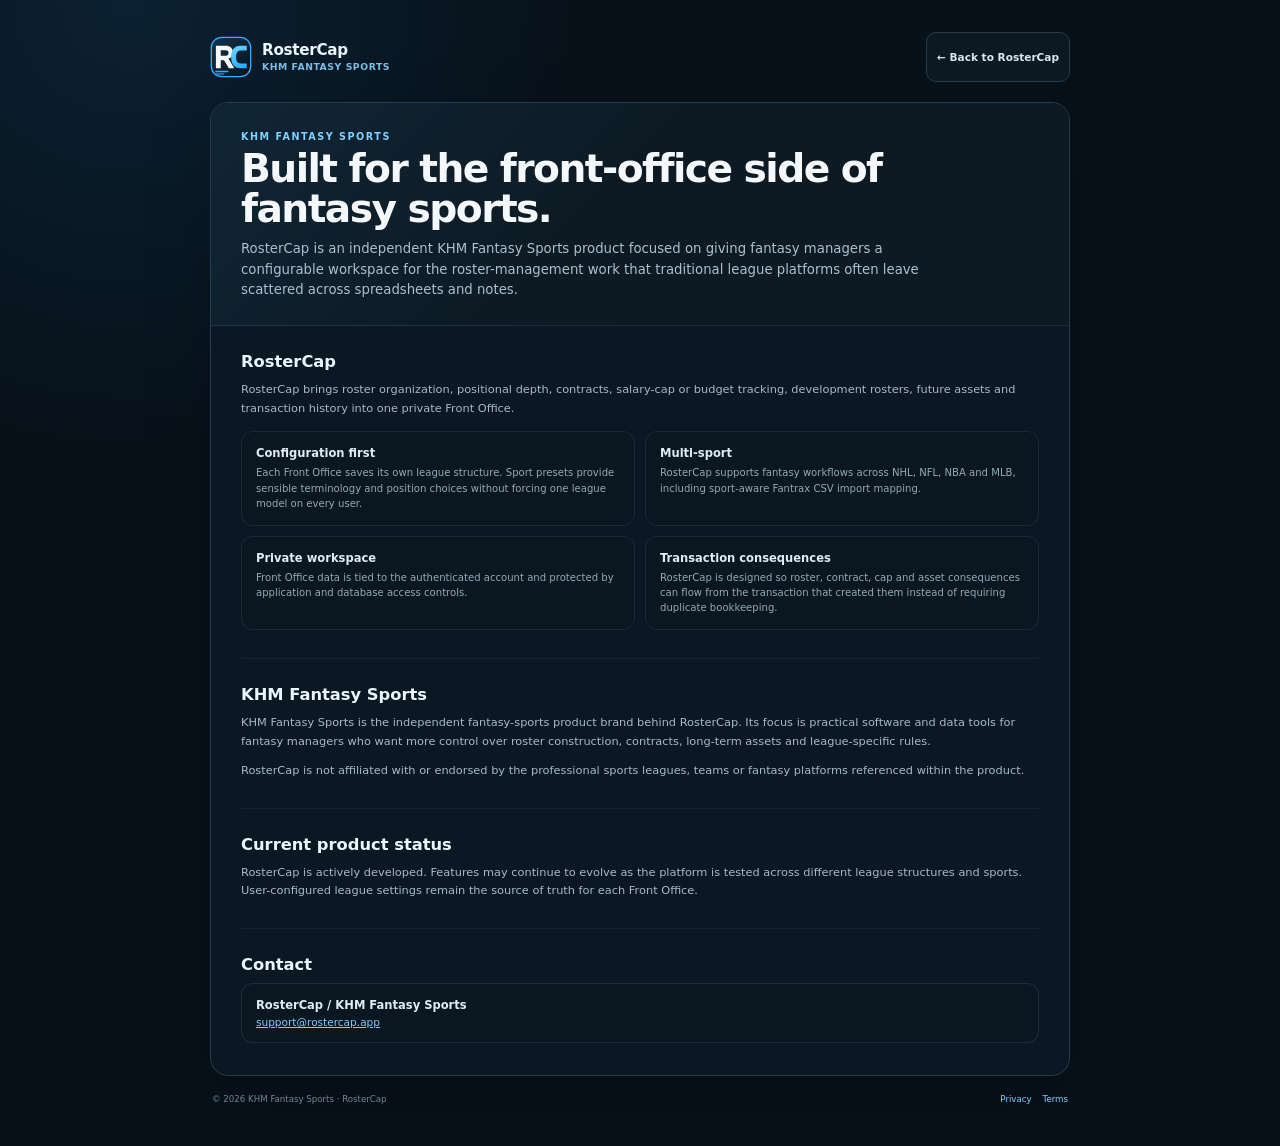
==== about/index.html @ 5d06823c "Create About page for RosterCap Added a new About page for RosterCap with details about the product," ====
<!DOCTYPE html>
<html lang="en">
<head>
<meta charset="utf-8"/>
<meta content="width=device-width,initial-scale=1" name="viewport"/>
<title>About — RosterCap</title>
<meta content="RosterCap is a KHM Fantasy Sports product built for configurable fantasy roster, contract, cap, asset and transaction management." name="description"/>
<meta content="#08131D" name="theme-color"/>
<link href="https://rostercap.app/about/" rel="canonical"/>
<link href="../favicon.ico?v=20260823-v300-brand-domain" rel="icon" sizes="any"/>
<link href="../assets/rostercap-mark.svg?v=20260823-v300-brand-domain" rel="icon" type="image/svg+xml"/>
<link href="../assets/apple-touch-icon.png?v=20260823-v300-brand-domain" rel="apple-touch-icon" sizes="180x180"/>
<link href="../css/legal.css?v=20260824-v301-khm-legal" rel="stylesheet"/>
<meta content="website" property="og:type"/>
<meta content="RosterCap" property="og:site_name"/>
<meta content="About — RosterCap" property="og:title"/>
<meta content="RosterCap is a KHM Fantasy Sports product built for configurable fantasy roster, contract, cap, asset and transaction management." property="og:description"/>
<meta content="https://rostercap.app/about/" property="og:url"/>
<meta content="https://rostercap.app/assets/rostercap-icon-512.png" property="og:image"/>
</head><body class="legal-page-v301">
<main class="legal-shell-v301">
<header class="legal-topbar-v301">
<a class="legal-brand-v301" href="../">
<img alt="" src="../assets/rostercap-mark.svg?v=20260823-v300-brand-domain"/>
<span class="legal-brand-copy-v301"><strong>RosterCap</strong><small>KHM Fantasy Sports</small></span>
</a>
<a class="legal-back-v301" href="../">← Back to RosterCap</a>
</header>
<article class="legal-card-v301">
<header class="legal-hero-v301">
<p class="legal-eyebrow-v301">KHM Fantasy Sports</p>
<h1>Built for the front-office side of fantasy sports.</h1>
<p class="legal-lead-v301">RosterCap is an independent KHM Fantasy Sports product focused on giving fantasy managers a configurable workspace for the roster-management work that traditional league platforms often leave scattered across spreadsheets and notes.</p>

</header>
<div class="legal-content-v301">
<section>
<h2>RosterCap</h2>
<p>RosterCap brings roster organization, positional depth, contracts, salary-cap or budget tracking, development rosters, future assets and transaction history into one private Front Office.</p>

<div class="about-grid-v301">
<div class="about-tile-v301">
<strong>Configuration first</strong>
<span>Each Front Office saves its own league structure. Sport presets provide sensible terminology and position choices without forcing one league model on every user.</span>
</div>
<div class="about-tile-v301">
<strong>Multi-sport</strong>
<span>RosterCap supports fantasy workflows across NHL, NFL, NBA and MLB, including sport-aware Fantrax CSV import mapping.</span>
</div>
<div class="about-tile-v301">
<strong>Private workspace</strong>
<span>Front Office data is tied to the authenticated account and protected by application and database access controls.</span>
</div>
<div class="about-tile-v301">
<strong>Transaction consequences</strong>
<span>RosterCap is designed so roster, contract, cap and asset consequences can flow from the transaction that created them instead of requiring duplicate bookkeeping.</span>
</div>
</div>
</section>

<section>
<h2>KHM Fantasy Sports</h2>
<p>KHM Fantasy Sports is the independent fantasy-sports product brand behind RosterCap. Its focus is practical software and data tools for fantasy managers who want more control over roster construction, contracts, long-term assets and league-specific rules.</p>
<p>RosterCap is not affiliated with or endorsed by the professional sports leagues, teams or fantasy platforms referenced within the product.</p>
</section>

<section>
<h2>Current product status</h2>
<p>RosterCap is actively developed. Features may continue to evolve as the platform is tested across different league structures and sports. User-configured league settings remain the source of truth for each Front Office.</p>
</section>

<section>
<h2>Contact</h2>
<div class="legal-contact-v301">
<strong>RosterCap / KHM Fantasy Sports</strong>
<a href="mailto:support@rostercap.app">support@rostercap.app</a>
</div>
</section>
</div>
</article>
<footer class="legal-page-footer-v301">
<span>© 2026 KHM Fantasy Sports · RosterCap</span>
<nav aria-label="RosterCap information"><a href="../privacy/">Privacy</a><a href="../terms/">Terms</a></nav>
</footer>
</main>
</body>
</html>
---- css/legal.css ----
/* ============================================================================
   RosterCap V3.01 — KHM Fantasy Sports + Legal
   Shared by the production app footer and standalone legal/product pages.
   ============================================================================ */

.site-legal-footer-v301 {
  width:100%;
  padding:18px 20px 22px;
  border-top:1px solid rgba(119,201,255,.10);
  background:#07111A;
  color:#8FA3B2;
}

.site-legal-footer-inner-v301 {
  width:min(1100px,100%);
  margin:0 auto;
  display:grid;
  grid-template-columns:minmax(0,1fr) auto;
  grid-template-areas:
    "brand nav"
    "copy nav";
  gap:5px 18px;
  align-items:center;
}

.site-legal-brand-v301 {
  grid-area:brand;
  display:flex;
  align-items:center;
  gap:8px;
  min-width:0;
}

.site-legal-brand-v301 img {
  width:28px;
  height:28px;
  flex:0 0 28px;
  border-radius:8px;
}

.site-legal-brand-v301 span {
  display:grid;
  min-width:0;
}

.site-legal-brand-v301 strong {
  color:#EAF5FC;
  font-size:.72rem;
  line-height:1.05;
}

.site-legal-brand-v301 small {
  margin-top:2px;
  color:#7D95A7;
  font-size:.52rem;
  line-height:1.2;
}

.site-legal-nav-v301 {
  grid-area:nav;
  display:flex;
  align-items:center;
  justify-content:flex-end;
  gap:12px;
  flex-wrap:wrap;
}

.site-legal-nav-v301 a,
.utility-legal-links-v301 a,
.landing-legal-notice-v301 a {
  color:#8FD2FF;
  text-decoration:none;
}

.site-legal-nav-v301 a:hover,
.site-legal-nav-v301 a:focus-visible,
.utility-legal-links-v301 a:hover,
.utility-legal-links-v301 a:focus-visible,
.landing-legal-notice-v301 a:hover,
.landing-legal-notice-v301 a:focus-visible {
  color:#C8EBFF;
  text-decoration:underline;
}

.site-legal-nav-v301 a {
  font-size:.57rem;
  font-weight:800;
}

.site-legal-footer-inner-v301 > p {
  grid-area:copy;
  margin:0;
  font-size:.49rem;
  line-height:1.35;
}

.utility-legal-links-v301 {
  display:flex;
  align-items:center;
  gap:5px;
  padding:0 3px 4px;
}

.utility-legal-links-v301 a {
  display:inline-flex;
  align-items:center;
  justify-content:center;
  min-height:28px;
  padding:4px 8px;
  border:1px solid rgba(119,201,255,.12);
  border-radius:8px;
  background:rgba(255,255,255,.02);
  font-size:.55rem;
  font-weight:800;
}

.landing-legal-notice-v301 {
  margin:8px 0 0;
  color:#7F95A5;
  font-size:.50rem;
  line-height:1.4;
  text-align:center;
}

@media (max-width:620px) {
  .site-legal-footer-v301 {
    padding:15px 16px 18px;
  }

  .site-legal-footer-inner-v301 {
    grid-template-columns:1fr;
    grid-template-areas:
      "brand"
      "nav"
      "copy";
    gap:8px;
  }

  .site-legal-nav-v301 {
    justify-content:flex-start;
  }
}

/* Standalone legal/product pages ------------------------------------------ */

body.legal-page-v301 {
  margin:0;
  min-height:100vh;
  background:
    radial-gradient(circle at 10% 0%,rgba(50,173,255,.10),transparent 28rem),
    #07111A;
  color:#EAF3F8;
  font-family:Inter,ui-sans-serif,system-ui,-apple-system,BlinkMacSystemFont,"Segoe UI",sans-serif;
  -webkit-font-smoothing:antialiased;
}

.legal-shell-v301 {
  width:min(860px,calc(100% - 28px));
  margin:0 auto;
  padding:22px 0 42px;
}

.legal-topbar-v301 {
  display:flex;
  align-items:center;
  justify-content:space-between;
  gap:14px;
  padding:10px 0 20px;
}

.legal-brand-v301 {
  display:flex;
  align-items:center;
  gap:10px;
  min-width:0;
  color:#EAF5FC;
  text-decoration:none;
}

.legal-brand-v301 img {
  width:42px;
  height:42px;
  flex:0 0 42px;
  border-radius:11px;
}

.legal-brand-copy-v301 {
  display:grid;
  line-height:1.05;
}

.legal-brand-copy-v301 strong {
  font-size:.95rem;
  letter-spacing:-.02em;
}

.legal-brand-copy-v301 small {
  margin-top:3px;
  color:#79BFE9;
  font-size:.58rem;
  font-weight:800;
  letter-spacing:.06em;
  text-transform:uppercase;
}

.legal-back-v301 {
  display:inline-flex;
  align-items:center;
  justify-content:center;
  min-height:36px;
  padding:6px 10px;
  border:1px solid #263B4B;
  border-radius:10px;
  background:#0C1822;
  color:#D7E7F1;
  font-size:.66rem;
  font-weight:800;
  text-decoration:none;
}

.legal-back-v301:hover,
.legal-back-v301:focus-visible {
  border-color:#3D789F;
  color:#FFFFFF;
}

.legal-card-v301 {
  overflow:hidden;
  border:1px solid #263B4B;
  border-radius:18px;
  background:rgba(12,24,34,.94);
  box-shadow:0 24px 70px rgba(0,0,0,.16);
}

.legal-hero-v301 {
  padding:28px 30px 24px;
  border-bottom:1px solid rgba(119,201,255,.10);
  background:
    linear-gradient(135deg,rgba(50,173,255,.08),transparent 45%),
    #0D1A24;
}

.legal-eyebrow-v301 {
  margin:0 0 7px;
  color:#82CFFF;
  font-size:.60rem;
  font-weight:900;
  letter-spacing:.16em;
  text-transform:uppercase;
}

.legal-hero-v301 h1 {
  margin:0;
  color:#F4F8FB;
  font-size:clamp(1.65rem,5vw,2.45rem);
  line-height:1.02;
  letter-spacing:-.04em;
}

.legal-hero-v301 .legal-lead-v301 {
  margin:10px 0 0;
  max-width:700px;
  color:#ABC0CE;
  font-size:.83rem;
  line-height:1.55;
}

.legal-effective-v301 {
  display:inline-flex;
  margin-top:14px;
  padding:5px 8px;
  border:1px solid rgba(119,201,255,.12);
  border-radius:999px;
  background:rgba(255,255,255,.02);
  color:#89A1B2;
  font-size:.54rem;
  font-weight:800;
}

.legal-content-v301 {
  padding:26px 30px 32px;
}

.legal-content-v301 section + section {
  margin-top:28px;
  padding-top:26px;
  border-top:1px solid rgba(119,201,255,.08);
}

.legal-content-v301 h2 {
  margin:0 0 9px;
  color:#EAF5FC;
  font-size:1.02rem;
  line-height:1.18;
}

.legal-content-v301 h3 {
  margin:18px 0 7px;
  color:#D6EAF6;
  font-size:.80rem;
}

.legal-content-v301 p,
.legal-content-v301 li {
  color:#A7BAC7;
  font-size:.71rem;
  line-height:1.65;
}

.legal-content-v301 p {
  margin:0 0 10px;
}

.legal-content-v301 ul {
  margin:8px 0 0;
  padding-left:19px;
}

.legal-content-v301 li + li {
  margin-top:5px;
}

.legal-content-v301 strong {
  color:#DDECF5;
}

.legal-content-v301 a {
  color:#7BCBFF;
}

.legal-note-v301 {
  margin:14px 0 0 !important;
  padding:12px 14px;
  border:1px solid rgba(119,201,255,.14);
  border-radius:10px;
  background:rgba(50,173,255,.04);
  color:#B9CEDA !important;
}

.legal-contact-v301 {
  display:grid;
  gap:4px;
  padding:14px;
  border:1px solid rgba(119,201,255,.12);
  border-radius:12px;
  background:#0B1720;
}

.legal-contact-v301 strong {
  font-size:.72rem;
}

.legal-contact-v301 span,
.legal-contact-v301 a {
  font-size:.66rem;
}

.legal-page-footer-v301 {
  display:flex;
  align-items:center;
  justify-content:space-between;
  gap:12px;
  flex-wrap:wrap;
  padding:18px 2px 0;
  color:#6F8798;
  font-size:.54rem;
}

.legal-page-footer-v301 nav {
  display:flex;
  gap:11px;
  flex-wrap:wrap;
}

.legal-page-footer-v301 a {
  color:#83CFFF;
  text-decoration:none;
}

.about-grid-v301 {
  display:grid;
  grid-template-columns:repeat(2,minmax(0,1fr));
  gap:10px;
  margin-top:14px;
}

.about-tile-v301 {
  padding:14px;
  border:1px solid rgba(119,201,255,.10);
  border-radius:12px;
  background:#0A1620;
}

.about-tile-v301 strong {
  display:block;
  margin-bottom:5px;
  color:#DDECF5;
  font-size:.72rem;
}

.about-tile-v301 span {
  display:block;
  color:#93A9B7;
  font-size:.63rem;
  line-height:1.5;
}

@media (max-width:620px) {
  .legal-shell-v301 {
    width:min(100% - 20px,860px);
    padding-top:12px;
  }

  .legal-topbar-v301 {
    padding-bottom:12px;
  }

  .legal-brand-v301 img {
    width:36px;
    height:36px;
    flex-basis:36px;
  }

  .legal-brand-copy-v301 small {
    font-size:.51rem;
  }

  .legal-hero-v301,
  .legal-content-v301 {
    padding-left:18px;
    padding-right:18px;
  }

  .legal-hero-v301 {
    padding-top:22px;
    padding-bottom:20px;
  }

  .legal-content-v301 {
    padding-top:22px;
    padding-bottom:26px;
  }

  .about-grid-v301 {
    grid-template-columns:1fr;
  }
}
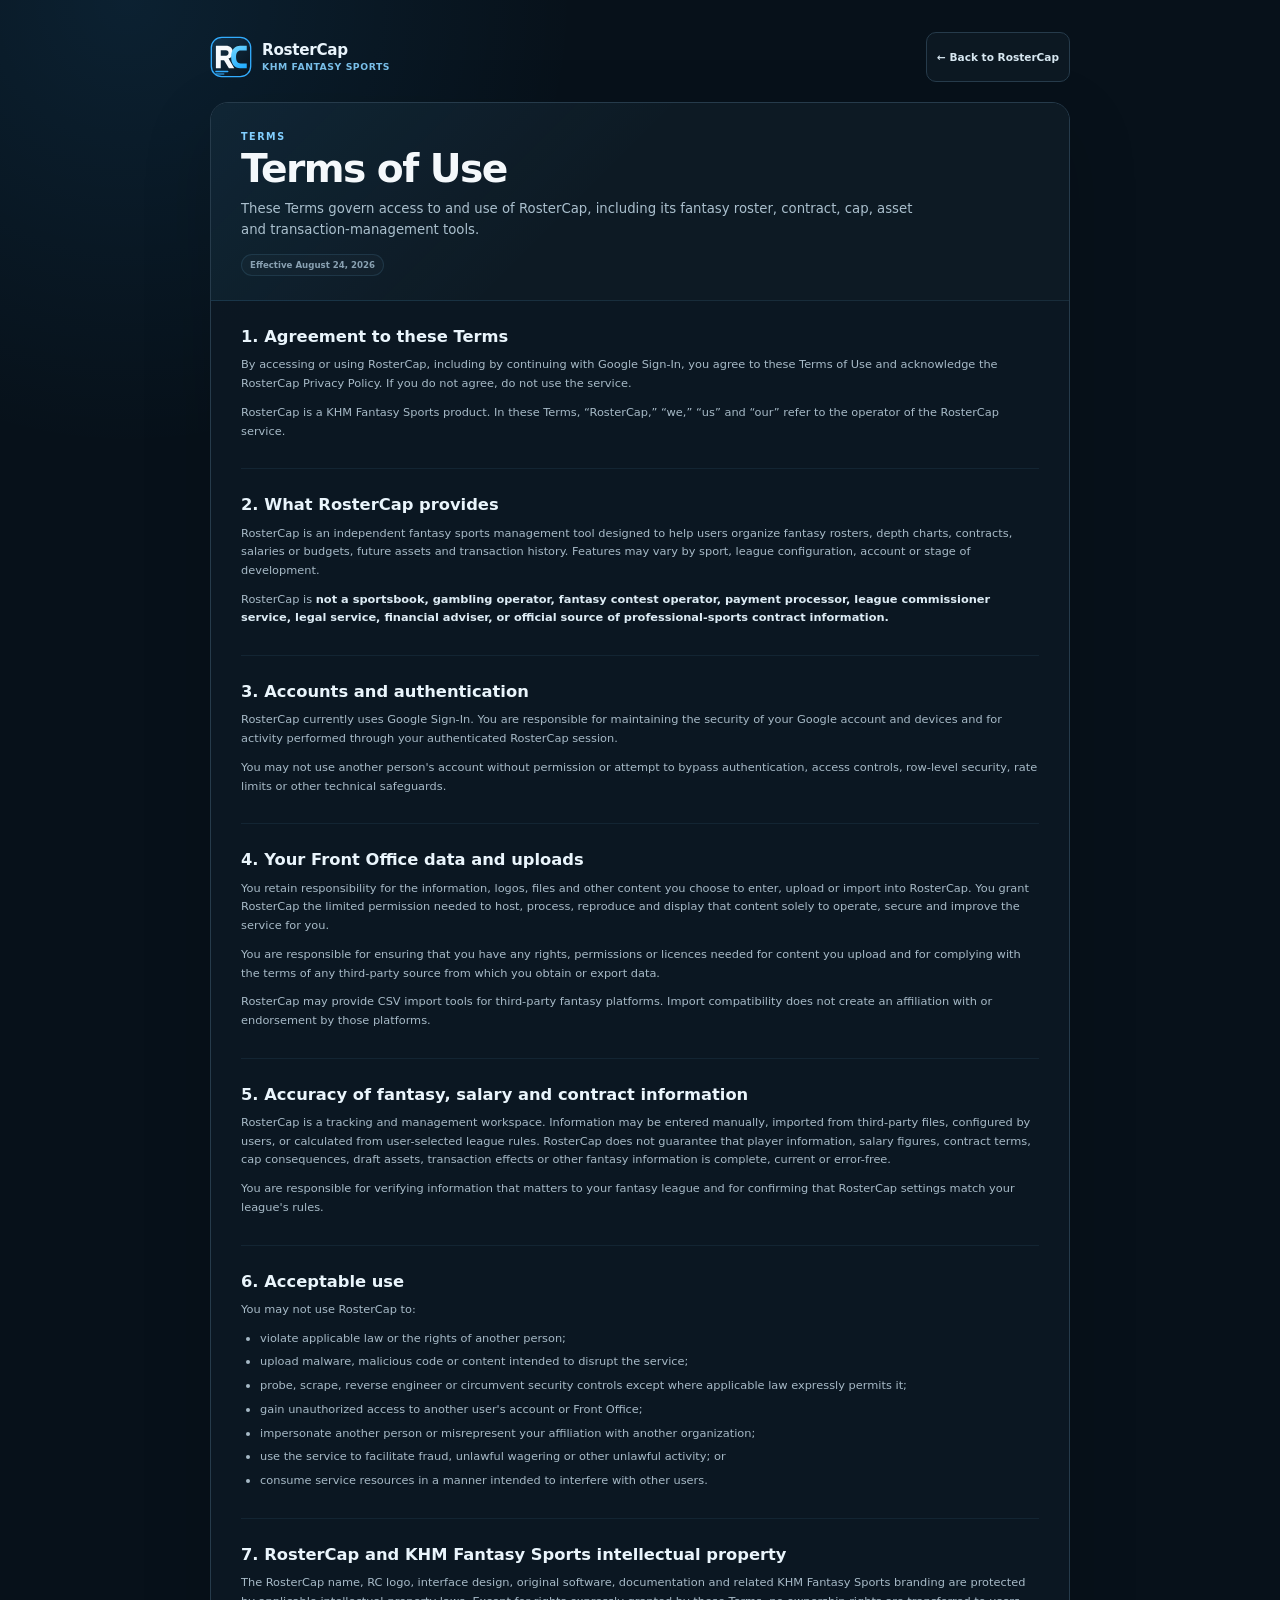
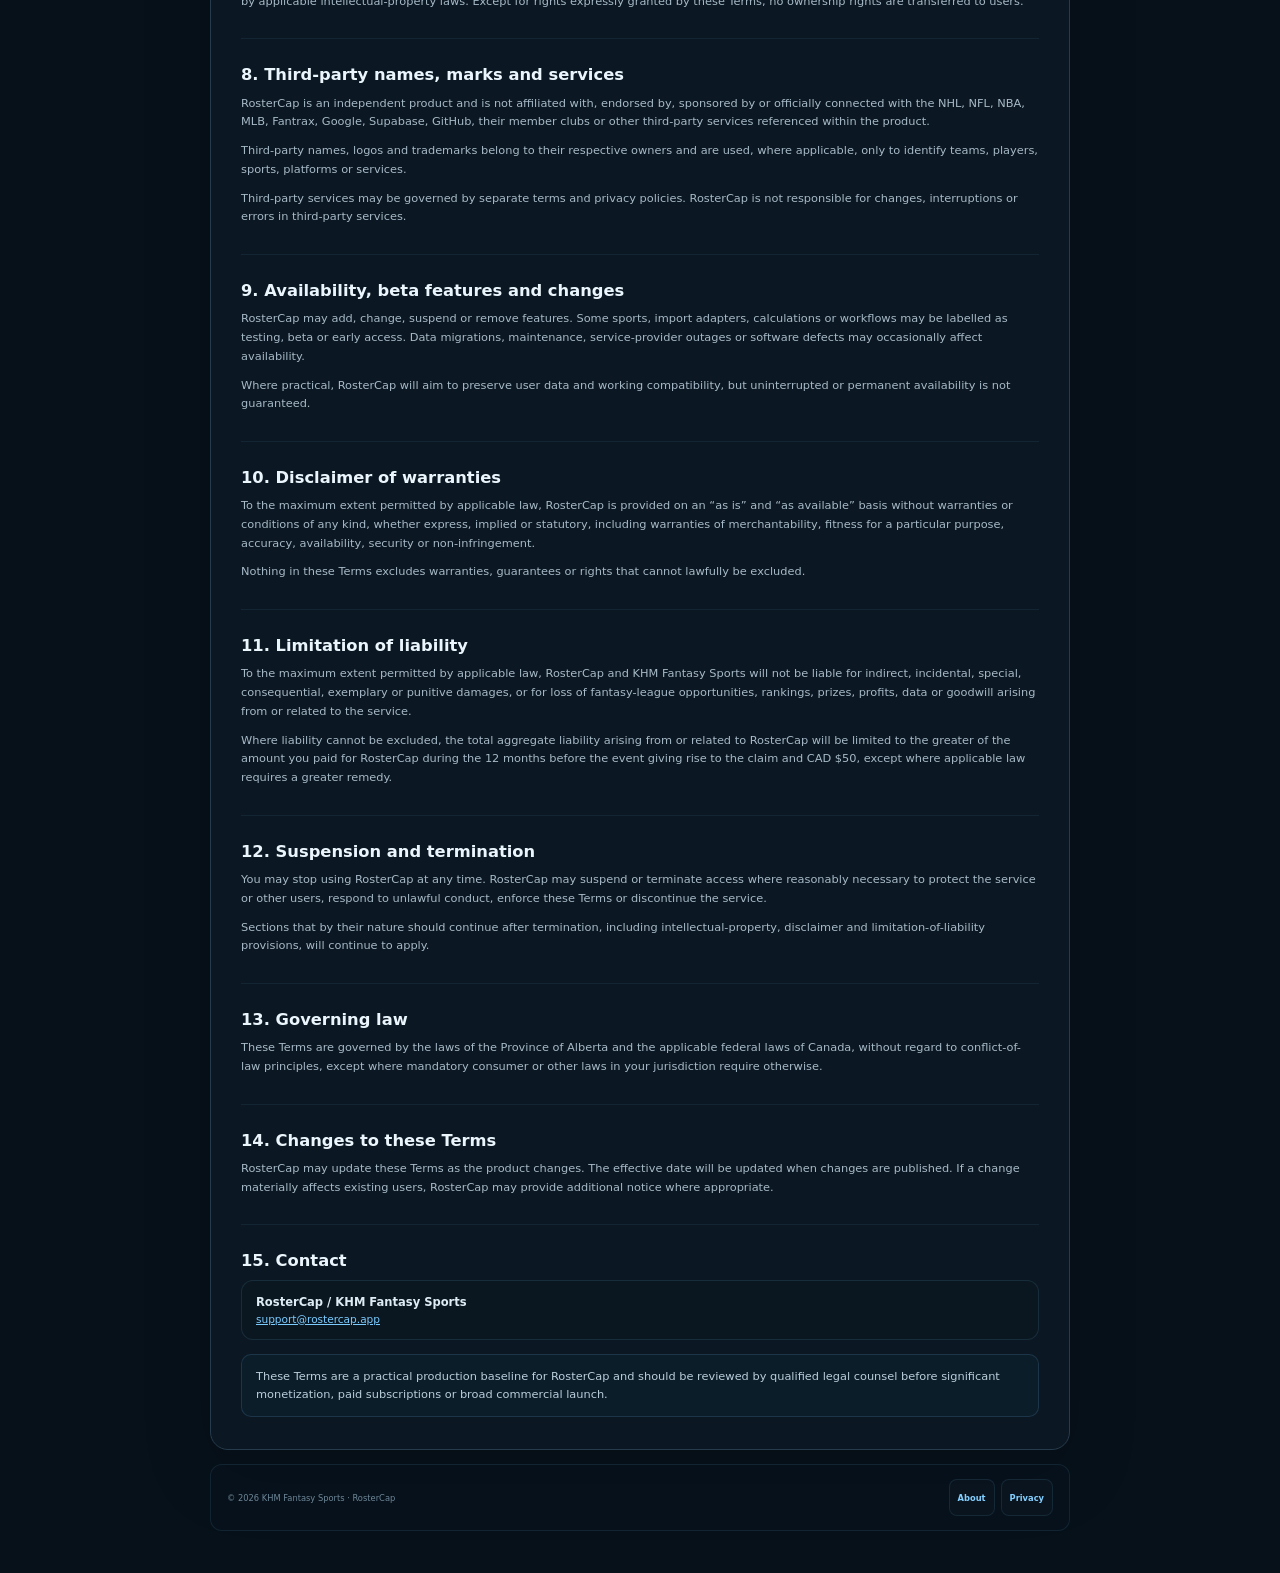
==== commit fa2b5cc1: "Update About page to Terms of Use" ====
--- a/about/index.html
+++ b/about/index.html
@@ -3,19 +3,19 @@
 <head>
 <meta charset="utf-8"/>
 <meta content="width=device-width,initial-scale=1" name="viewport"/>
-<title>About — RosterCap</title>
-<meta content="RosterCap is a KHM Fantasy Sports product built for configurable fantasy roster, contract, cap, asset and transaction management." name="description"/>
+<title>Terms of Use — RosterCap</title>
+<meta content="Terms governing use of RosterCap, an independent fantasy sports management product from KHM Fantasy Sports." name="description"/>
 <meta content="#08131D" name="theme-color"/>
-<link href="https://rostercap.app/about/" rel="canonical"/>
+<link href="https://rostercap.app/terms/" rel="canonical"/>
 <link href="../favicon.ico?v=20260823-v300-brand-domain" rel="icon" sizes="any"/>
 <link href="../assets/rostercap-mark.svg?v=20260823-v300-brand-domain" rel="icon" type="image/svg+xml"/>
 <link href="../assets/apple-touch-icon.png?v=20260823-v300-brand-domain" rel="apple-touch-icon" sizes="180x180"/>
-<link href="../css/legal.css?v=20260824-v301-khm-legal" rel="stylesheet"/>
+<link href="../css/legal.css?v=20260824-v3012-footer-polish" rel="stylesheet"/>
 <meta content="website" property="og:type"/>
 <meta content="RosterCap" property="og:site_name"/>
-<meta content="About — RosterCap" property="og:title"/>
-<meta content="RosterCap is a KHM Fantasy Sports product built for configurable fantasy roster, contract, cap, asset and transaction management." property="og:description"/>
-<meta content="https://rostercap.app/about/" property="og:url"/>
+<meta content="Terms of Use — RosterCap" property="og:title"/>
+<meta content="Terms governing use of RosterCap, an independent fantasy sports management product from KHM Fantasy Sports." property="og:description"/>
+<meta content="https://rostercap.app/terms/" property="og:url"/>
 <meta content="https://rostercap.app/assets/rostercap-icon-512.png" property="og:image"/>
 </head><body class="legal-page-v301">
 <main class="legal-shell-v301">
@@ -28,59 +28,116 @@
 </header>
 <article class="legal-card-v301">
 <header class="legal-hero-v301">
-<p class="legal-eyebrow-v301">KHM Fantasy Sports</p>
-<h1>Built for the front-office side of fantasy sports.</h1>
-<p class="legal-lead-v301">RosterCap is an independent KHM Fantasy Sports product focused on giving fantasy managers a configurable workspace for the roster-management work that traditional league platforms often leave scattered across spreadsheets and notes.</p>
-
+<p class="legal-eyebrow-v301">Terms</p>
+<h1>Terms of Use</h1>
+<p class="legal-lead-v301">These Terms govern access to and use of RosterCap, including its fantasy roster, contract, cap, asset and transaction-management tools.</p>
+<span class="legal-effective-v301">Effective August 24, 2026</span>
 </header>
 <div class="legal-content-v301">
 <section>
-<h2>RosterCap</h2>
-<p>RosterCap brings roster organization, positional depth, contracts, salary-cap or budget tracking, development rosters, future assets and transaction history into one private Front Office.</p>
-
-<div class="about-grid-v301">
-<div class="about-tile-v301">
-<strong>Configuration first</strong>
-<span>Each Front Office saves its own league structure. Sport presets provide sensible terminology and position choices without forcing one league model on every user.</span>
-</div>
-<div class="about-tile-v301">
-<strong>Multi-sport</strong>
-<span>RosterCap supports fantasy workflows across NHL, NFL, NBA and MLB, including sport-aware Fantrax CSV import mapping.</span>
-</div>
-<div class="about-tile-v301">
-<strong>Private workspace</strong>
-<span>Front Office data is tied to the authenticated account and protected by application and database access controls.</span>
-</div>
-<div class="about-tile-v301">
-<strong>Transaction consequences</strong>
-<span>RosterCap is designed so roster, contract, cap and asset consequences can flow from the transaction that created them instead of requiring duplicate bookkeeping.</span>
-</div>
-</div>
+<h2>1. Agreement to these Terms</h2>
+<p>By accessing or using RosterCap, including by continuing with Google Sign-In, you agree to these Terms of Use and acknowledge the RosterCap Privacy Policy. If you do not agree, do not use the service.</p>
+<p>RosterCap is a KHM Fantasy Sports product. In these Terms, “RosterCap,” “we,” “us” and “our” refer to the operator of the RosterCap service.</p>
 </section>
 
 <section>
-<h2>KHM Fantasy Sports</h2>
-<p>KHM Fantasy Sports is the independent fantasy-sports product brand behind RosterCap. Its focus is practical software and data tools for fantasy managers who want more control over roster construction, contracts, long-term assets and league-specific rules.</p>
-<p>RosterCap is not affiliated with or endorsed by the professional sports leagues, teams or fantasy platforms referenced within the product.</p>
+<h2>2. What RosterCap provides</h2>
+<p>RosterCap is an independent fantasy sports management tool designed to help users organize fantasy rosters, depth charts, contracts, salaries or budgets, future assets and transaction history. Features may vary by sport, league configuration, account or stage of development.</p>
+<p>RosterCap is <strong>not a sportsbook, gambling operator, fantasy contest operator, payment processor, league commissioner service, legal service, financial adviser, or official source of professional-sports contract information.</strong></p>
 </section>
 
 <section>
-<h2>Current product status</h2>
-<p>RosterCap is actively developed. Features may continue to evolve as the platform is tested across different league structures and sports. User-configured league settings remain the source of truth for each Front Office.</p>
+<h2>3. Accounts and authentication</h2>
+<p>RosterCap currently uses Google Sign-In. You are responsible for maintaining the security of your Google account and devices and for activity performed through your authenticated RosterCap session.</p>
+<p>You may not use another person's account without permission or attempt to bypass authentication, access controls, row-level security, rate limits or other technical safeguards.</p>
 </section>
 
 <section>
-<h2>Contact</h2>
+<h2>4. Your Front Office data and uploads</h2>
+<p>You retain responsibility for the information, logos, files and other content you choose to enter, upload or import into RosterCap. You grant RosterCap the limited permission needed to host, process, reproduce and display that content solely to operate, secure and improve the service for you.</p>
+<p>You are responsible for ensuring that you have any rights, permissions or licences needed for content you upload and for complying with the terms of any third-party source from which you obtain or export data.</p>
+<p>RosterCap may provide CSV import tools for third-party fantasy platforms. Import compatibility does not create an affiliation with or endorsement by those platforms.</p>
+</section>
+
+<section>
+<h2>5. Accuracy of fantasy, salary and contract information</h2>
+<p>RosterCap is a tracking and management workspace. Information may be entered manually, imported from third-party files, configured by users, or calculated from user-selected league rules. RosterCap does not guarantee that player information, salary figures, contract terms, cap consequences, draft assets, transaction effects or other fantasy information is complete, current or error-free.</p>
+<p>You are responsible for verifying information that matters to your fantasy league and for confirming that RosterCap settings match your league's rules.</p>
+</section>
+
+<section>
+<h2>6. Acceptable use</h2>
+<p>You may not use RosterCap to:</p>
+<ul>
+<li>violate applicable law or the rights of another person;</li>
+<li>upload malware, malicious code or content intended to disrupt the service;</li>
+<li>probe, scrape, reverse engineer or circumvent security controls except where applicable law expressly permits it;</li>
+<li>gain unauthorized access to another user's account or Front Office;</li>
+<li>impersonate another person or misrepresent your affiliation with another organization;</li>
+<li>use the service to facilitate fraud, unlawful wagering or other unlawful activity; or</li>
+<li>consume service resources in a manner intended to interfere with other users.</li>
+</ul>
+</section>
+
+<section>
+<h2>7. RosterCap and KHM Fantasy Sports intellectual property</h2>
+<p>The RosterCap name, RC logo, interface design, original software, documentation and related KHM Fantasy Sports branding are protected by applicable intellectual-property laws. Except for rights expressly granted by these Terms, no ownership rights are transferred to users.</p>
+</section>
+
+<section>
+<h2>8. Third-party names, marks and services</h2>
+<p>RosterCap is an independent product and is not affiliated with, endorsed by, sponsored by or officially connected with the NHL, NFL, NBA, MLB, Fantrax, Google, Supabase, GitHub, their member clubs or other third-party services referenced within the product.</p>
+<p>Third-party names, logos and trademarks belong to their respective owners and are used, where applicable, only to identify teams, players, sports, platforms or services.</p>
+<p>Third-party services may be governed by separate terms and privacy policies. RosterCap is not responsible for changes, interruptions or errors in third-party services.</p>
+</section>
+
+<section>
+<h2>9. Availability, beta features and changes</h2>
+<p>RosterCap may add, change, suspend or remove features. Some sports, import adapters, calculations or workflows may be labelled as testing, beta or early access. Data migrations, maintenance, service-provider outages or software defects may occasionally affect availability.</p>
+<p>Where practical, RosterCap will aim to preserve user data and working compatibility, but uninterrupted or permanent availability is not guaranteed.</p>
+</section>
+
+<section>
+<h2>10. Disclaimer of warranties</h2>
+<p>To the maximum extent permitted by applicable law, RosterCap is provided on an “as is” and “as available” basis without warranties or conditions of any kind, whether express, implied or statutory, including warranties of merchantability, fitness for a particular purpose, accuracy, availability, security or non-infringement.</p>
+<p>Nothing in these Terms excludes warranties, guarantees or rights that cannot lawfully be excluded.</p>
+</section>
+
+<section>
+<h2>11. Limitation of liability</h2>
+<p>To the maximum extent permitted by applicable law, RosterCap and KHM Fantasy Sports will not be liable for indirect, incidental, special, consequential, exemplary or punitive damages, or for loss of fantasy-league opportunities, rankings, prizes, profits, data or goodwill arising from or related to the service.</p>
+<p>Where liability cannot be excluded, the total aggregate liability arising from or related to RosterCap will be limited to the greater of the amount you paid for RosterCap during the 12 months before the event giving rise to the claim and CAD $50, except where applicable law requires a greater remedy.</p>
+</section>
+
+<section>
+<h2>12. Suspension and termination</h2>
+<p>You may stop using RosterCap at any time. RosterCap may suspend or terminate access where reasonably necessary to protect the service or other users, respond to unlawful conduct, enforce these Terms or discontinue the service.</p>
+<p>Sections that by their nature should continue after termination, including intellectual-property, disclaimer and limitation-of-liability provisions, will continue to apply.</p>
+</section>
+
+<section>
+<h2>13. Governing law</h2>
+<p>These Terms are governed by the laws of the Province of Alberta and the applicable federal laws of Canada, without regard to conflict-of-law principles, except where mandatory consumer or other laws in your jurisdiction require otherwise.</p>
+</section>
+
+<section>
+<h2>14. Changes to these Terms</h2>
+<p>RosterCap may update these Terms as the product changes. The effective date will be updated when changes are published. If a change materially affects existing users, RosterCap may provide additional notice where appropriate.</p>
+</section>
+
+<section>
+<h2>15. Contact</h2>
 <div class="legal-contact-v301">
 <strong>RosterCap / KHM Fantasy Sports</strong>
 <a href="mailto:support@rostercap.app">support@rostercap.app</a>
 </div>
+<p class="legal-note-v301">These Terms are a practical production baseline for RosterCap and should be reviewed by qualified legal counsel before significant monetization, paid subscriptions or broad commercial launch.</p>
 </section>
 </div>
 </article>
 <footer class="legal-page-footer-v301">
 <span>© 2026 KHM Fantasy Sports · RosterCap</span>
-<nav aria-label="RosterCap information"><a href="../privacy/">Privacy</a><a href="../terms/">Terms</a></nav>
+<nav aria-label="RosterCap information"><a href="../about/">About</a><a href="../privacy/">Privacy</a></nav>
 </footer>
 </main>
 </body>
--- a/css/legal.css
+++ b/css/legal.css
@@ -5,37 +5,48 @@
 
 .site-legal-footer-v301 {
   width:100%;
-  padding:18px 20px 22px;
-  border-top:1px solid rgba(119,201,255,.10);
-  background:#07111A;
+  padding:24px 20px 30px;
+  border-top:0;
+  background:transparent;
   color:#8FA3B2;
 }
 
 .site-legal-footer-inner-v301 {
   width:min(1100px,100%);
   margin:0 auto;
+  padding:18px 20px;
   display:grid;
   grid-template-columns:minmax(0,1fr) auto;
   grid-template-areas:
     "brand nav"
     "copy nav";
-  gap:5px 18px;
-  align-items:center;
+  gap:7px 20px;
+  align-items:center;
+  border:1px solid rgba(119,201,255,.12);
+  border-radius:16px;
+  background:
+    linear-gradient(135deg,rgba(50,173,255,.035),transparent 42%),
+    rgba(8,19,29,.78);
+  box-shadow:
+    inset 0 1px 0 rgba(255,255,255,.015),
+    0 10px 30px rgba(0,0,0,.08);
 }
 
 .site-legal-brand-v301 {
   grid-area:brand;
   display:flex;
   align-items:center;
-  gap:8px;
+  gap:10px;
   min-width:0;
 }
 
 .site-legal-brand-v301 img {
-  width:28px;
-  height:28px;
-  flex:0 0 28px;
-  border-radius:8px;
+  width:34px;
+  height:34px;
+  flex:0 0 34px;
+  padding:1px;
+  border-radius:10px;
+  box-shadow:0 0 0 1px rgba(119,201,255,.08);
 }
 
 .site-legal-brand-v301 span {
@@ -45,13 +56,14 @@
 
 .site-legal-brand-v301 strong {
   color:#EAF5FC;
-  font-size:.72rem;
+  font-size:.76rem;
   line-height:1.05;
+  letter-spacing:-.01em;
 }
 
 .site-legal-brand-v301 small {
-  margin-top:2px;
-  color:#7D95A7;
+  margin-top:3px;
+  color:#7E9AAF;
   font-size:.52rem;
   line-height:1.2;
 }
@@ -61,7 +73,7 @@
   display:flex;
   align-items:center;
   justify-content:flex-end;
-  gap:12px;
+  gap:7px;
   flex-wrap:wrap;
 }
 
@@ -78,20 +90,74 @@
 .utility-legal-links-v301 a:focus-visible,
 .landing-legal-notice-v301 a:hover,
 .landing-legal-notice-v301 a:focus-visible {
-  color:#C8EBFF;
-  text-decoration:underline;
+  color:#D7F2FF;
+  text-decoration:none;
 }
 
 .site-legal-nav-v301 a {
-  font-size:.57rem;
-  font-weight:800;
+  display:inline-flex;
+  align-items:center;
+  justify-content:center;
+  min-height:30px;
+  padding:5px 9px;
+  border:1px solid rgba(119,201,255,.10);
+  border-radius:9px;
+  background:rgba(255,255,255,.018);
+  font-size:.55rem;
+  font-weight:850;
+  letter-spacing:.01em;
+}
+
+.site-legal-nav-v301 a:hover,
+.site-legal-nav-v301 a:focus-visible {
+  border-color:rgba(119,201,255,.28);
+  background:rgba(50,173,255,.055);
 }
 
 .site-legal-footer-inner-v301 > p {
   grid-area:copy;
   margin:0;
-  font-size:.49rem;
-  line-height:1.35;
+  color:#718A9B;
+  font-size:.48rem;
+  line-height:1.4;
+}
+
+@media (max-width:620px) {
+  .site-legal-footer-v301 {
+    padding:18px 20px 24px;
+  }
+
+  .site-legal-footer-inner-v301 {
+    grid-template-columns:1fr;
+    grid-template-areas:
+      "brand"
+      "nav"
+      "copy";
+    gap:10px;
+    padding:15px 16px;
+    border-radius:14px;
+  }
+
+  .site-legal-brand-v301 img {
+    width:32px;
+    height:32px;
+    flex-basis:32px;
+  }
+
+  .site-legal-nav-v301 {
+    justify-content:flex-start;
+    gap:6px;
+  }
+
+  .site-legal-nav-v301 a {
+    min-height:28px;
+    padding:4px 8px;
+  }
+
+  .site-legal-footer-inner-v301 > p {
+    padding-top:2px;
+    font-size:.47rem;
+  }
 }
 
 .utility-legal-links-v301 {
@@ -356,25 +422,56 @@
 }
 
 .legal-page-footer-v301 {
-  display:flex;
-  align-items:center;
-  justify-content:space-between;
-  gap:12px;
-  flex-wrap:wrap;
-  padding:18px 2px 0;
+  display:grid;
+  grid-template-columns:minmax(0,1fr) auto;
+  align-items:center;
+  gap:10px 16px;
+  margin-top:14px;
+  padding:14px 16px;
+  border:1px solid rgba(119,201,255,.10);
+  border-radius:12px;
+  background:rgba(8,19,29,.62);
   color:#6F8798;
-  font-size:.54rem;
+  font-size:.52rem;
 }
 
 .legal-page-footer-v301 nav {
   display:flex;
-  gap:11px;
+  justify-content:flex-end;
+  gap:6px;
   flex-wrap:wrap;
 }
 
 .legal-page-footer-v301 a {
+  display:inline-flex;
+  align-items:center;
+  justify-content:center;
+  min-height:27px;
+  padding:4px 8px;
+  border:1px solid rgba(119,201,255,.10);
+  border-radius:8px;
+  background:rgba(255,255,255,.015);
   color:#83CFFF;
+  font-weight:800;
   text-decoration:none;
+}
+
+.legal-page-footer-v301 a:hover,
+.legal-page-footer-v301 a:focus-visible {
+  border-color:rgba(119,201,255,.26);
+  background:rgba(50,173,255,.05);
+  color:#D2F0FF;
+}
+
+@media (max-width:620px) {
+  .legal-page-footer-v301 {
+    grid-template-columns:1fr;
+    padding:12px 13px;
+  }
+
+  .legal-page-footer-v301 nav {
+    justify-content:flex-start;
+  }
 }
 
 .about-grid-v301 {
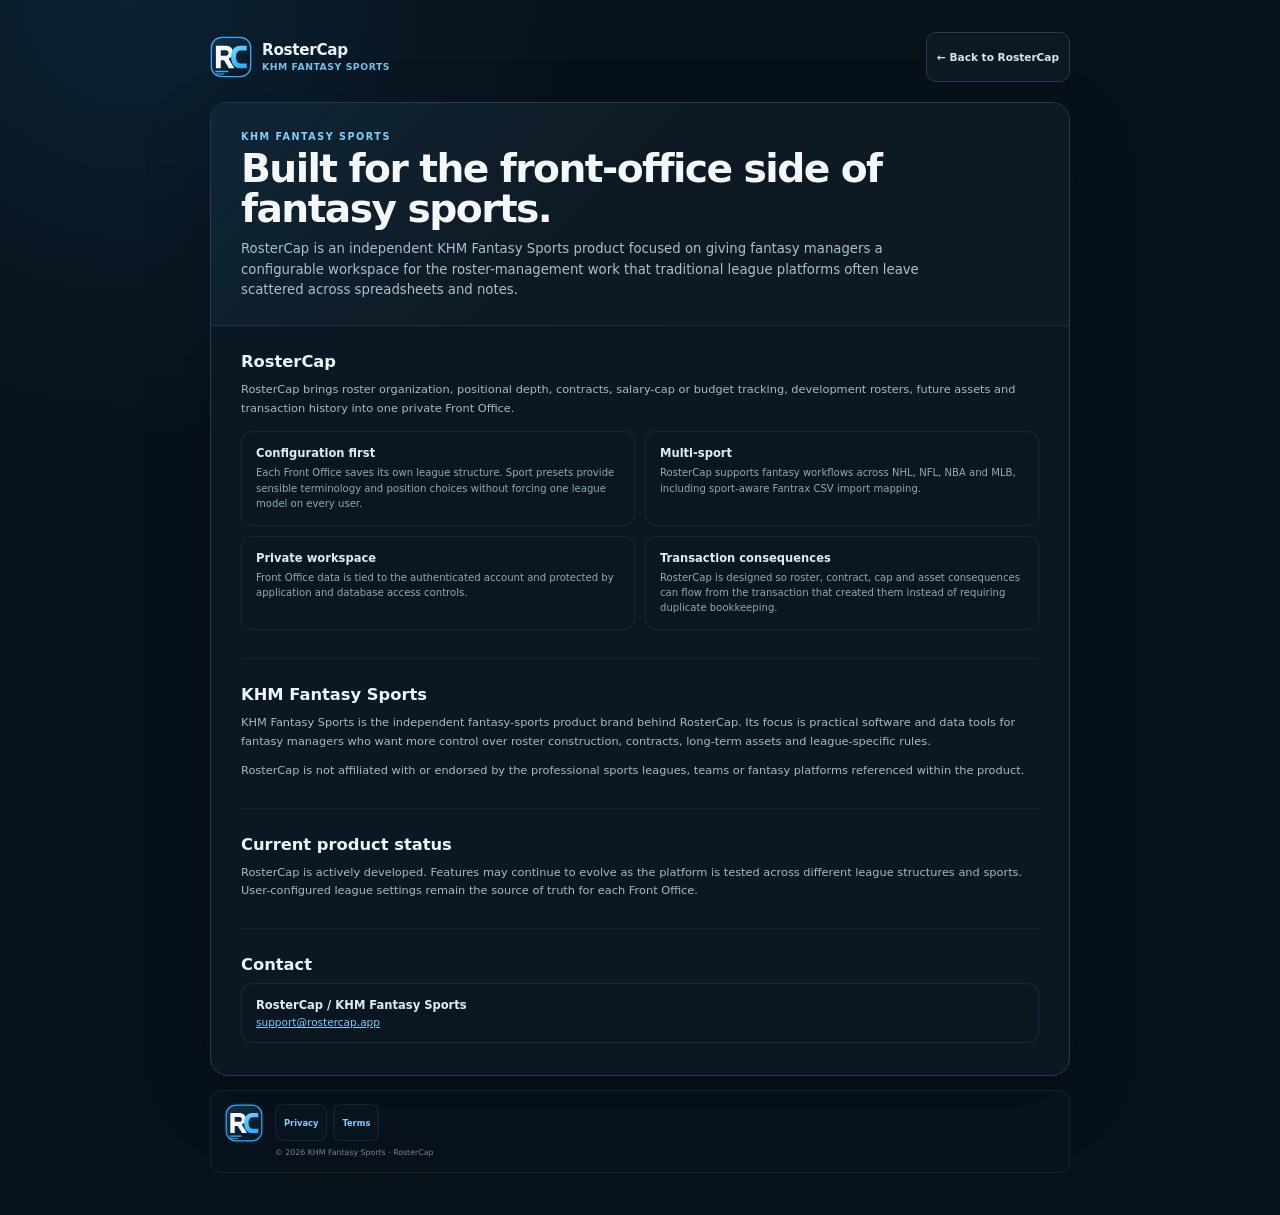
==== commit 2ce0ebab: "Update About page content and metadata" ====
--- a/about/index.html
+++ b/about/index.html
@@ -1,21 +1,22 @@
 <!DOCTYPE html>
+
 <html lang="en">
 <head>
 <meta charset="utf-8"/>
 <meta content="width=device-width,initial-scale=1" name="viewport"/>
-<title>Terms of Use — RosterCap</title>
-<meta content="Terms governing use of RosterCap, an independent fantasy sports management product from KHM Fantasy Sports." name="description"/>
+<title>About — RosterCap</title>
+<meta content="RosterCap is a KHM Fantasy Sports product built for configurable fantasy roster, contract, cap, asset and transaction management." name="description"/>
 <meta content="#08131D" name="theme-color"/>
-<link href="https://rostercap.app/terms/" rel="canonical"/>
+<link href="https://rostercap.app/about/" rel="canonical"/>
 <link href="../favicon.ico?v=20260823-v300-brand-domain" rel="icon" sizes="any"/>
 <link href="../assets/rostercap-mark.svg?v=20260823-v300-brand-domain" rel="icon" type="image/svg+xml"/>
 <link href="../assets/apple-touch-icon.png?v=20260823-v300-brand-domain" rel="apple-touch-icon" sizes="180x180"/>
-<link href="../css/legal.css?v=20260824-v3012-footer-polish" rel="stylesheet"/>
+<link href="../css/legal.css?v=20260824-v3013-footer-google-polish" rel="stylesheet"/>
 <meta content="website" property="og:type"/>
 <meta content="RosterCap" property="og:site_name"/>
-<meta content="Terms of Use — RosterCap" property="og:title"/>
-<meta content="Terms governing use of RosterCap, an independent fantasy sports management product from KHM Fantasy Sports." property="og:description"/>
-<meta content="https://rostercap.app/terms/" property="og:url"/>
+<meta content="About — RosterCap" property="og:title"/>
+<meta content="RosterCap is a KHM Fantasy Sports product built for configurable fantasy roster, contract, cap, asset and transaction management." property="og:description"/>
+<meta content="https://rostercap.app/about/" property="og:url"/>
 <meta content="https://rostercap.app/assets/rostercap-icon-512.png" property="og:image"/>
 </head><body class="legal-page-v301">
 <main class="legal-shell-v301">
@@ -28,116 +29,57 @@
 </header>
 <article class="legal-card-v301">
 <header class="legal-hero-v301">
-<p class="legal-eyebrow-v301">Terms</p>
-<h1>Terms of Use</h1>
-<p class="legal-lead-v301">These Terms govern access to and use of RosterCap, including its fantasy roster, contract, cap, asset and transaction-management tools.</p>
-<span class="legal-effective-v301">Effective August 24, 2026</span>
+<p class="legal-eyebrow-v301">KHM Fantasy Sports</p>
+<h1>Built for the front-office side of fantasy sports.</h1>
+<p class="legal-lead-v301">RosterCap is an independent KHM Fantasy Sports product focused on giving fantasy managers a configurable workspace for the roster-management work that traditional league platforms often leave scattered across spreadsheets and notes.</p>
 </header>
 <div class="legal-content-v301">
 <section>
-<h2>1. Agreement to these Terms</h2>
-<p>By accessing or using RosterCap, including by continuing with Google Sign-In, you agree to these Terms of Use and acknowledge the RosterCap Privacy Policy. If you do not agree, do not use the service.</p>
-<p>RosterCap is a KHM Fantasy Sports product. In these Terms, “RosterCap,” “we,” “us” and “our” refer to the operator of the RosterCap service.</p>
+<h2>RosterCap</h2>
+<p>RosterCap brings roster organization, positional depth, contracts, salary-cap or budget tracking, development rosters, future assets and transaction history into one private Front Office.</p>
+<div class="about-grid-v301">
+<div class="about-tile-v301">
+<strong>Configuration first</strong>
+<span>Each Front Office saves its own league structure. Sport presets provide sensible terminology and position choices without forcing one league model on every user.</span>
+</div>
+<div class="about-tile-v301">
+<strong>Multi-sport</strong>
+<span>RosterCap supports fantasy workflows across NHL, NFL, NBA and MLB, including sport-aware Fantrax CSV import mapping.</span>
+</div>
+<div class="about-tile-v301">
+<strong>Private workspace</strong>
+<span>Front Office data is tied to the authenticated account and protected by application and database access controls.</span>
+</div>
+<div class="about-tile-v301">
+<strong>Transaction consequences</strong>
+<span>RosterCap is designed so roster, contract, cap and asset consequences can flow from the transaction that created them instead of requiring duplicate bookkeeping.</span>
+</div>
+</div>
 </section>
-
 <section>
-<h2>2. What RosterCap provides</h2>
-<p>RosterCap is an independent fantasy sports management tool designed to help users organize fantasy rosters, depth charts, contracts, salaries or budgets, future assets and transaction history. Features may vary by sport, league configuration, account or stage of development.</p>
-<p>RosterCap is <strong>not a sportsbook, gambling operator, fantasy contest operator, payment processor, league commissioner service, legal service, financial adviser, or official source of professional-sports contract information.</strong></p>
+<h2>KHM Fantasy Sports</h2>
+<p>KHM Fantasy Sports is the independent fantasy-sports product brand behind RosterCap. Its focus is practical software and data tools for fantasy managers who want more control over roster construction, contracts, long-term assets and league-specific rules.</p>
+<p>RosterCap is not affiliated with or endorsed by the professional sports leagues, teams or fantasy platforms referenced within the product.</p>
 </section>
-
 <section>
-<h2>3. Accounts and authentication</h2>
-<p>RosterCap currently uses Google Sign-In. You are responsible for maintaining the security of your Google account and devices and for activity performed through your authenticated RosterCap session.</p>
-<p>You may not use another person's account without permission or attempt to bypass authentication, access controls, row-level security, rate limits or other technical safeguards.</p>
+<h2>Current product status</h2>
+<p>RosterCap is actively developed. Features may continue to evolve as the platform is tested across different league structures and sports. User-configured league settings remain the source of truth for each Front Office.</p>
 </section>
-
 <section>
-<h2>4. Your Front Office data and uploads</h2>
-<p>You retain responsibility for the information, logos, files and other content you choose to enter, upload or import into RosterCap. You grant RosterCap the limited permission needed to host, process, reproduce and display that content solely to operate, secure and improve the service for you.</p>
-<p>You are responsible for ensuring that you have any rights, permissions or licences needed for content you upload and for complying with the terms of any third-party source from which you obtain or export data.</p>
-<p>RosterCap may provide CSV import tools for third-party fantasy platforms. Import compatibility does not create an affiliation with or endorsement by those platforms.</p>
-</section>
-
-<section>
-<h2>5. Accuracy of fantasy, salary and contract information</h2>
-<p>RosterCap is a tracking and management workspace. Information may be entered manually, imported from third-party files, configured by users, or calculated from user-selected league rules. RosterCap does not guarantee that player information, salary figures, contract terms, cap consequences, draft assets, transaction effects or other fantasy information is complete, current or error-free.</p>
-<p>You are responsible for verifying information that matters to your fantasy league and for confirming that RosterCap settings match your league's rules.</p>
-</section>
-
-<section>
-<h2>6. Acceptable use</h2>
-<p>You may not use RosterCap to:</p>
-<ul>
-<li>violate applicable law or the rights of another person;</li>
-<li>upload malware, malicious code or content intended to disrupt the service;</li>
-<li>probe, scrape, reverse engineer or circumvent security controls except where applicable law expressly permits it;</li>
-<li>gain unauthorized access to another user's account or Front Office;</li>
-<li>impersonate another person or misrepresent your affiliation with another organization;</li>
-<li>use the service to facilitate fraud, unlawful wagering or other unlawful activity; or</li>
-<li>consume service resources in a manner intended to interfere with other users.</li>
-</ul>
-</section>
-
-<section>
-<h2>7. RosterCap and KHM Fantasy Sports intellectual property</h2>
-<p>The RosterCap name, RC logo, interface design, original software, documentation and related KHM Fantasy Sports branding are protected by applicable intellectual-property laws. Except for rights expressly granted by these Terms, no ownership rights are transferred to users.</p>
-</section>
-
-<section>
-<h2>8. Third-party names, marks and services</h2>
-<p>RosterCap is an independent product and is not affiliated with, endorsed by, sponsored by or officially connected with the NHL, NFL, NBA, MLB, Fantrax, Google, Supabase, GitHub, their member clubs or other third-party services referenced within the product.</p>
-<p>Third-party names, logos and trademarks belong to their respective owners and are used, where applicable, only to identify teams, players, sports, platforms or services.</p>
-<p>Third-party services may be governed by separate terms and privacy policies. RosterCap is not responsible for changes, interruptions or errors in third-party services.</p>
-</section>
-
-<section>
-<h2>9. Availability, beta features and changes</h2>
-<p>RosterCap may add, change, suspend or remove features. Some sports, import adapters, calculations or workflows may be labelled as testing, beta or early access. Data migrations, maintenance, service-provider outages or software defects may occasionally affect availability.</p>
-<p>Where practical, RosterCap will aim to preserve user data and working compatibility, but uninterrupted or permanent availability is not guaranteed.</p>
-</section>
-
-<section>
-<h2>10. Disclaimer of warranties</h2>
-<p>To the maximum extent permitted by applicable law, RosterCap is provided on an “as is” and “as available” basis without warranties or conditions of any kind, whether express, implied or statutory, including warranties of merchantability, fitness for a particular purpose, accuracy, availability, security or non-infringement.</p>
-<p>Nothing in these Terms excludes warranties, guarantees or rights that cannot lawfully be excluded.</p>
-</section>
-
-<section>
-<h2>11. Limitation of liability</h2>
-<p>To the maximum extent permitted by applicable law, RosterCap and KHM Fantasy Sports will not be liable for indirect, incidental, special, consequential, exemplary or punitive damages, or for loss of fantasy-league opportunities, rankings, prizes, profits, data or goodwill arising from or related to the service.</p>
-<p>Where liability cannot be excluded, the total aggregate liability arising from or related to RosterCap will be limited to the greater of the amount you paid for RosterCap during the 12 months before the event giving rise to the claim and CAD $50, except where applicable law requires a greater remedy.</p>
-</section>
-
-<section>
-<h2>12. Suspension and termination</h2>
-<p>You may stop using RosterCap at any time. RosterCap may suspend or terminate access where reasonably necessary to protect the service or other users, respond to unlawful conduct, enforce these Terms or discontinue the service.</p>
-<p>Sections that by their nature should continue after termination, including intellectual-property, disclaimer and limitation-of-liability provisions, will continue to apply.</p>
-</section>
-
-<section>
-<h2>13. Governing law</h2>
-<p>These Terms are governed by the laws of the Province of Alberta and the applicable federal laws of Canada, without regard to conflict-of-law principles, except where mandatory consumer or other laws in your jurisdiction require otherwise.</p>
-</section>
-
-<section>
-<h2>14. Changes to these Terms</h2>
-<p>RosterCap may update these Terms as the product changes. The effective date will be updated when changes are published. If a change materially affects existing users, RosterCap may provide additional notice where appropriate.</p>
-</section>
-
-<section>
-<h2>15. Contact</h2>
+<h2>Contact</h2>
 <div class="legal-contact-v301">
 <strong>RosterCap / KHM Fantasy Sports</strong>
 <a href="mailto:support@rostercap.app">support@rostercap.app</a>
 </div>
-<p class="legal-note-v301">These Terms are a practical production baseline for RosterCap and should be reviewed by qualified legal counsel before significant monetization, paid subscriptions or broad commercial launch.</p>
 </section>
 </div>
 </article>
 <footer class="legal-page-footer-v301">
+<img alt="RosterCap" class="legal-page-footer-logo-v301" src="../assets/rostercap-mark.svg?v=20260823-v300-brand-domain"/>
+<div class="legal-page-footer-content-v301">
+<nav aria-label="RosterCap information"><a href="../privacy/">Privacy</a><a href="../terms/">Terms</a></nav>
 <span>© 2026 KHM Fantasy Sports · RosterCap</span>
-<nav aria-label="RosterCap information"><a href="../about/">About</a><a href="../privacy/">Privacy</a></nav>
+</div>
 </footer>
 </main>
 </body>
--- a/css/legal.css
+++ b/css/legal.css
@@ -5,7 +5,7 @@
 
 .site-legal-footer-v301 {
   width:100%;
-  padding:24px 20px 30px;
+  padding:18px 20px 24px;
   border-top:0;
   background:transparent;
   color:#8FA3B2;
@@ -14,16 +14,12 @@
 .site-legal-footer-inner-v301 {
   width:min(1100px,100%);
   margin:0 auto;
-  padding:18px 20px;
-  display:grid;
-  grid-template-columns:minmax(0,1fr) auto;
-  grid-template-areas:
-    "brand nav"
-    "copy nav";
-  gap:7px 20px;
-  align-items:center;
+  padding:15px 17px;
+  display:flex;
+  align-items:center;
+  gap:14px;
   border:1px solid rgba(119,201,255,.12);
-  border-radius:16px;
+  border-radius:15px;
   background:
     linear-gradient(135deg,rgba(50,173,255,.035),transparent 42%),
     rgba(8,19,29,.78);
@@ -32,47 +28,24 @@
     0 10px 30px rgba(0,0,0,.08);
 }
 
-.site-legal-brand-v301 {
-  grid-area:brand;
-  display:flex;
-  align-items:center;
-  gap:10px;
+.site-legal-logo-v301 {
+  width:44px;
+  height:44px;
+  flex:0 0 44px;
+  border-radius:12px;
+  box-shadow:0 0 0 1px rgba(119,201,255,.10);
+}
+
+.site-legal-footer-content-v301 {
   min-width:0;
-}
-
-.site-legal-brand-v301 img {
-  width:34px;
-  height:34px;
-  flex:0 0 34px;
-  padding:1px;
-  border-radius:10px;
-  box-shadow:0 0 0 1px rgba(119,201,255,.08);
-}
-
-.site-legal-brand-v301 span {
   display:grid;
-  min-width:0;
-}
-
-.site-legal-brand-v301 strong {
-  color:#EAF5FC;
-  font-size:.76rem;
-  line-height:1.05;
-  letter-spacing:-.01em;
-}
-
-.site-legal-brand-v301 small {
-  margin-top:3px;
-  color:#7E9AAF;
-  font-size:.52rem;
-  line-height:1.2;
+  gap:7px;
 }
 
 .site-legal-nav-v301 {
-  grid-area:nav;
-  display:flex;
-  align-items:center;
-  justify-content:flex-end;
+  display:flex;
+  align-items:center;
+  justify-content:flex-start;
   gap:7px;
   flex-wrap:wrap;
 }
@@ -98,12 +71,12 @@
   display:inline-flex;
   align-items:center;
   justify-content:center;
-  min-height:30px;
-  padding:5px 9px;
+  min-height:29px;
+  padding:4px 9px;
   border:1px solid rgba(119,201,255,.10);
   border-radius:9px;
   background:rgba(255,255,255,.018);
-  font-size:.55rem;
+  font-size:.54rem;
   font-weight:850;
   letter-spacing:.01em;
 }
@@ -114,49 +87,67 @@
   background:rgba(50,173,255,.055);
 }
 
-.site-legal-footer-inner-v301 > p {
-  grid-area:copy;
+.site-legal-footer-content-v301 > p {
   margin:0;
   color:#718A9B;
-  font-size:.48rem;
-  line-height:1.4;
+  font-size:.47rem;
+  line-height:1.42;
 }
 
 @media (max-width:620px) {
   .site-legal-footer-v301 {
-    padding:18px 20px 24px;
+    padding:16px 20px 22px;
   }
 
   .site-legal-footer-inner-v301 {
-    grid-template-columns:1fr;
-    grid-template-areas:
-      "brand"
-      "nav"
-      "copy";
+    gap:12px;
+    padding:14px;
+    border-radius:14px;
+    align-items:flex-start;
+  }
+
+  .site-legal-logo-v301 {
+    width:42px;
+    height:42px;
+    flex-basis:42px;
+    border-radius:11px;
+  }
+
+  .site-legal-footer-content-v301 {
+    gap:7px;
+    flex:1 1 auto;
+  }
+
+  .site-legal-nav-v301 {
+    gap:5px;
+  }
+
+  .site-legal-nav-v301 a {
+    min-height:27px;
+    padding:4px 7px;
+    font-size:.52rem;
+  }
+
+  .site-legal-footer-content-v301 > p {
+    font-size:.45rem;
+  }
+}
+
+@media (max-width:360px) {
+  .site-legal-footer-inner-v301 {
     gap:10px;
-    padding:15px 16px;
-    border-radius:14px;
-  }
-
-  .site-legal-brand-v301 img {
-    width:32px;
-    height:32px;
-    flex-basis:32px;
-  }
-
-  .site-legal-nav-v301 {
-    justify-content:flex-start;
-    gap:6px;
+    padding:12px;
+  }
+
+  .site-legal-logo-v301 {
+    width:38px;
+    height:38px;
+    flex-basis:38px;
   }
 
   .site-legal-nav-v301 a {
-    min-height:28px;
-    padding:4px 8px;
-  }
-
-  .site-legal-footer-inner-v301 > p {
-    padding-top:2px;
-    font-size:.47rem;
+    padding-left:6px;
+    padding-right:6px;
   }
 }
 
@@ -422,12 +413,11 @@
 }
 
 .legal-page-footer-v301 {
-  display:grid;
-  grid-template-columns:minmax(0,1fr) auto;
-  align-items:center;
-  gap:10px 16px;
+  display:flex;
+  align-items:flex-start;
+  gap:12px;
   margin-top:14px;
-  padding:14px 16px;
+  padding:13px 14px;
   border:1px solid rgba(119,201,255,.10);
   border-radius:12px;
   background:rgba(8,19,29,.62);
@@ -435,9 +425,23 @@
   font-size:.52rem;
 }
 
+.legal-page-footer-logo-v301 {
+  width:38px;
+  height:38px;
+  flex:0 0 38px;
+  border-radius:10px;
+  box-shadow:0 0 0 1px rgba(119,201,255,.08);
+}
+
+.legal-page-footer-content-v301 {
+  min-width:0;
+  display:grid;
+  gap:7px;
+}
+
 .legal-page-footer-v301 nav {
   display:flex;
-  justify-content:flex-end;
+  justify-content:flex-start;
   gap:6px;
   flex-wrap:wrap;
 }
@@ -463,14 +467,22 @@
   color:#D2F0FF;
 }
 
+.legal-page-footer-content-v301 > span {
+  color:#6F8798;
+  font-size:.49rem;
+  line-height:1.35;
+}
+
 @media (max-width:620px) {
   .legal-page-footer-v301 {
-    grid-template-columns:1fr;
-    padding:12px 13px;
-  }
-
-  .legal-page-footer-v301 nav {
-    justify-content:flex-start;
+    gap:10px;
+    padding:12px;
+  }
+
+  .legal-page-footer-logo-v301 {
+    width:36px;
+    height:36px;
+    flex-basis:36px;
   }
 }
 
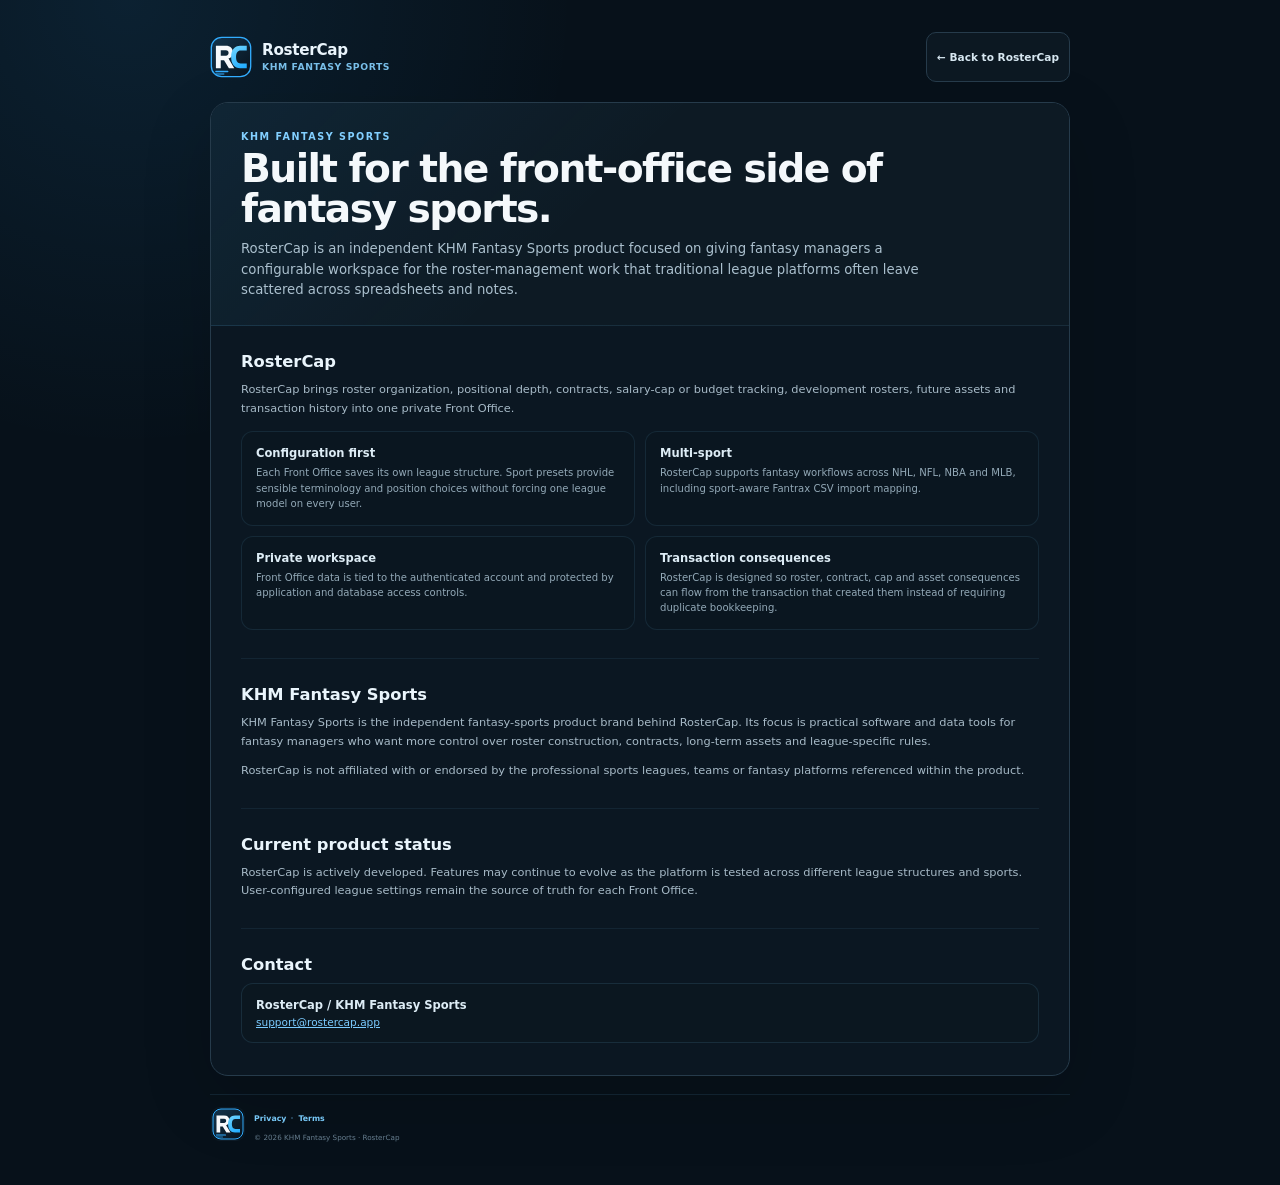
==== commit c6d6b3f7: "Update stylesheet link version in index.html" ====
--- a/about/index.html
+++ b/about/index.html
@@ -11,7 +11,7 @@
 <link href="../favicon.ico?v=20260823-v300-brand-domain" rel="icon" sizes="any"/>
 <link href="../assets/rostercap-mark.svg?v=20260823-v300-brand-domain" rel="icon" type="image/svg+xml"/>
 <link href="../assets/apple-touch-icon.png?v=20260823-v300-brand-domain" rel="apple-touch-icon" sizes="180x180"/>
-<link href="../css/legal.css?v=20260824-v3013-footer-google-polish" rel="stylesheet"/>
+<link href="../css/legal.css?v=20260824-v3016-integrated-footer" rel="stylesheet"/>
 <meta content="website" property="og:type"/>
 <meta content="RosterCap" property="og:site_name"/>
 <meta content="About — RosterCap" property="og:title"/>
--- a/css/legal.css
+++ b/css/legal.css
@@ -5,55 +5,49 @@
 
 .site-legal-footer-v301 {
   width:100%;
-  padding:18px 20px 24px;
-  border-top:0;
+  padding:20px 20px calc(22px + env(safe-area-inset-bottom));
   background:transparent;
-  color:#8FA3B2;
+  color:#8095A5;
 }
 
 .site-legal-footer-inner-v301 {
   width:min(1100px,100%);
   margin:0 auto;
-  padding:15px 17px;
-  display:flex;
-  align-items:center;
-  gap:14px;
-  border:1px solid rgba(119,201,255,.12);
-  border-radius:15px;
-  background:
-    linear-gradient(135deg,rgba(50,173,255,.035),transparent 42%),
-    rgba(8,19,29,.78);
-  box-shadow:
-    inset 0 1px 0 rgba(255,255,255,.015),
-    0 10px 30px rgba(0,0,0,.08);
+  padding:14px 2px 0;
+  display:flex;
+  align-items:flex-start;
+  gap:11px;
+  border-top:1px solid rgba(119,201,255,.11);
 }
 
 .site-legal-logo-v301 {
-  width:44px;
-  height:44px;
-  flex:0 0 44px;
-  border-radius:12px;
-  box-shadow:0 0 0 1px rgba(119,201,255,.10);
+  width:34px;
+  height:34px;
+  flex:0 0 34px;
+  margin-top:1px;
+  border-radius:9px;
+  box-shadow:0 0 0 1px rgba(119,201,255,.06);
 }
 
 .site-legal-footer-content-v301 {
   min-width:0;
   display:grid;
-  gap:7px;
+  gap:5px;
 }
 
 .site-legal-nav-v301 {
   display:flex;
   align-items:center;
   justify-content:flex-start;
-  gap:7px;
+  gap:13px;
   flex-wrap:wrap;
+  min-height:20px;
 }
 
 .site-legal-nav-v301 a,
 .utility-legal-links-v301 a,
 .landing-legal-notice-v301 a {
-  color:#8FD2FF;
+  color:#78C9F8;
   text-decoration:none;
 }
 
@@ -63,91 +57,106 @@
 .utility-legal-links-v301 a:focus-visible,
 .landing-legal-notice-v301 a:hover,
 .landing-legal-notice-v301 a:focus-visible {
-  color:#D7F2FF;
+  color:#CDEEFF;
   text-decoration:none;
 }
 
 .site-legal-nav-v301 a {
+  position:relative;
   display:inline-flex;
   align-items:center;
-  justify-content:center;
-  min-height:29px;
-  padding:4px 9px;
-  border:1px solid rgba(119,201,255,.10);
-  border-radius:9px;
-  background:rgba(255,255,255,.018);
-  font-size:.54rem;
+  min-height:20px;
+  padding:0;
+  border:0;
+  border-radius:0;
+  background:transparent;
+  font-size:.53rem;
   font-weight:850;
-  letter-spacing:.01em;
+  letter-spacing:.015em;
+}
+
+.site-legal-nav-v301 a + a::before {
+  content:"";
+  position:absolute;
+  left:-7px;
+  top:50%;
+  width:2px;
+  height:2px;
+  border-radius:50%;
+  background:rgba(119,201,255,.34);
+  transform:translateY(-50%);
 }
 
 .site-legal-nav-v301 a:hover,
 .site-legal-nav-v301 a:focus-visible {
-  border-color:rgba(119,201,255,.28);
-  background:rgba(50,173,255,.055);
+  background:transparent;
 }
 
 .site-legal-footer-content-v301 > p {
   margin:0;
-  color:#718A9B;
-  font-size:.47rem;
+  max-width:650px;
+  color:#667D8E;
+  font-size:.44rem;
   line-height:1.42;
 }
 
 @media (max-width:620px) {
   .site-legal-footer-v301 {
-    padding:16px 20px 22px;
-  }
-
-  .site-legal-footer-inner-v301 {
-    gap:12px;
-    padding:14px;
-    border-radius:14px;
-    align-items:flex-start;
-  }
-
-  .site-legal-logo-v301 {
-    width:42px;
-    height:42px;
-    flex-basis:42px;
-    border-radius:11px;
-  }
-
-  .site-legal-footer-content-v301 {
-    gap:7px;
-    flex:1 1 auto;
-  }
-
-  .site-legal-nav-v301 {
-    gap:5px;
-  }
-
-  .site-legal-nav-v301 a {
-    min-height:27px;
-    padding:4px 7px;
-    font-size:.52rem;
-  }
-
-  .site-legal-footer-content-v301 > p {
-    font-size:.45rem;
-  }
-}
-
-@media (max-width:360px) {
+    padding:18px 20px calc(20px + env(safe-area-inset-bottom));
+  }
+
   .site-legal-footer-inner-v301 {
     gap:10px;
-    padding:12px;
+    padding-top:13px;
   }
 
   .site-legal-logo-v301 {
-    width:38px;
-    height:38px;
-    flex-basis:38px;
+    width:32px;
+    height:32px;
+    flex-basis:32px;
+    border-radius:8px;
+  }
+
+  .site-legal-footer-content-v301 {
+    gap:5px;
+    flex:1 1 auto;
+  }
+
+  .site-legal-nav-v301 {
+    gap:12px;
   }
 
   .site-legal-nav-v301 a {
-    padding-left:6px;
-    padding-right:6px;
+    font-size:.51rem;
+  }
+
+  .site-legal-footer-content-v301 > p {
+    font-size:.43rem;
+  }
+}
+
+@media (max-width:360px) {
+  .site-legal-footer-v301 {
+    padding-left:16px;
+    padding-right:16px;
+  }
+
+  .site-legal-footer-inner-v301 {
+    gap:9px;
+  }
+
+  .site-legal-logo-v301 {
+    width:30px;
+    height:30px;
+    flex-basis:30px;
+  }
+
+  .site-legal-nav-v301 {
+    gap:11px;
+  }
+
+  .site-legal-nav-v301 a {
+    font-size:.49rem;
   }
 }
 
@@ -415,74 +424,91 @@
 .legal-page-footer-v301 {
   display:flex;
   align-items:flex-start;
-  gap:12px;
-  margin-top:14px;
-  padding:13px 14px;
-  border:1px solid rgba(119,201,255,.10);
-  border-radius:12px;
-  background:rgba(8,19,29,.62);
-  color:#6F8798;
-  font-size:.52rem;
+  gap:10px;
+  margin-top:18px;
+  padding:13px 2px 0;
+  border-top:1px solid rgba(119,201,255,.10);
+  background:transparent;
+  color:#667D8E;
+  font-size:.49rem;
 }
 
 .legal-page-footer-logo-v301 {
-  width:38px;
-  height:38px;
-  flex:0 0 38px;
-  border-radius:10px;
-  box-shadow:0 0 0 1px rgba(119,201,255,.08);
+  width:32px;
+  height:32px;
+  flex:0 0 32px;
+  border-radius:8px;
+  box-shadow:0 0 0 1px rgba(119,201,255,.06);
 }
 
 .legal-page-footer-content-v301 {
   min-width:0;
   display:grid;
-  gap:7px;
+  gap:5px;
 }
 
 .legal-page-footer-v301 nav {
   display:flex;
   justify-content:flex-start;
-  gap:6px;
+  gap:12px;
   flex-wrap:wrap;
+  min-height:20px;
 }
 
 .legal-page-footer-v301 a {
+  position:relative;
   display:inline-flex;
   align-items:center;
-  justify-content:center;
-  min-height:27px;
-  padding:4px 8px;
-  border:1px solid rgba(119,201,255,.10);
-  border-radius:8px;
-  background:rgba(255,255,255,.015);
-  color:#83CFFF;
-  font-weight:800;
+  min-height:20px;
+  padding:0;
+  border:0;
+  border-radius:0;
+  background:transparent;
+  color:#78C9F8;
+  font-weight:850;
   text-decoration:none;
+}
+
+.legal-page-footer-v301 a + a::before {
+  content:"";
+  position:absolute;
+  left:-7px;
+  top:50%;
+  width:2px;
+  height:2px;
+  border-radius:50%;
+  background:rgba(119,201,255,.34);
+  transform:translateY(-50%);
 }
 
 .legal-page-footer-v301 a:hover,
 .legal-page-footer-v301 a:focus-visible {
-  border-color:rgba(119,201,255,.26);
-  background:rgba(50,173,255,.05);
-  color:#D2F0FF;
+  border-color:transparent;
+  background:transparent;
+  color:#CDEEFF;
 }
 
 .legal-page-footer-content-v301 > span {
-  color:#6F8798;
-  font-size:.49rem;
-  line-height:1.35;
+  color:#667D8E;
+  font-size:.45rem;
+  line-height:1.38;
 }
 
 @media (max-width:620px) {
   .legal-page-footer-v301 {
-    gap:10px;
-    padding:12px;
+    gap:9px;
+    margin-top:16px;
+    padding-top:12px;
   }
 
   .legal-page-footer-logo-v301 {
-    width:36px;
-    height:36px;
-    flex-basis:36px;
+    width:30px;
+    height:30px;
+    flex-basis:30px;
+  }
+
+  .legal-page-footer-v301 nav {
+    gap:11px;
   }
 }
 
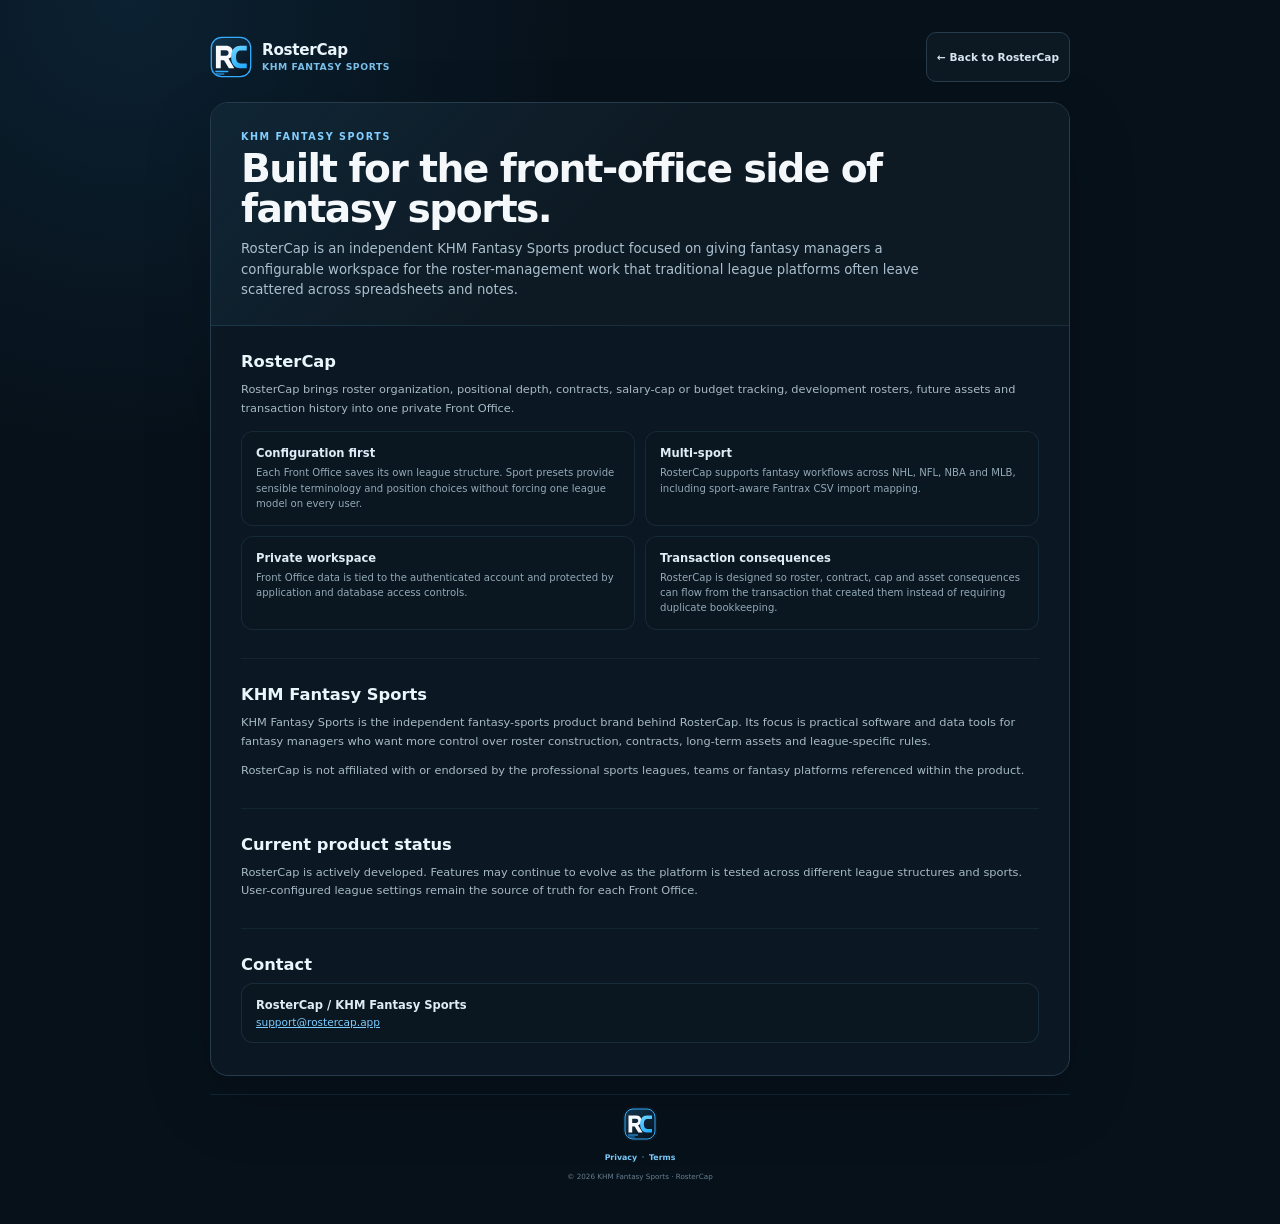
==== commit 2835fe50: "Update legal.css link for centered footer" ====
--- a/about/index.html
+++ b/about/index.html
@@ -11,7 +11,7 @@
 <link href="../favicon.ico?v=20260823-v300-brand-domain" rel="icon" sizes="any"/>
 <link href="../assets/rostercap-mark.svg?v=20260823-v300-brand-domain" rel="icon" type="image/svg+xml"/>
 <link href="../assets/apple-touch-icon.png?v=20260823-v300-brand-domain" rel="apple-touch-icon" sizes="180x180"/>
-<link href="../css/legal.css?v=20260824-v3016-integrated-footer" rel="stylesheet"/>
+<link href="../css/legal.css?v=20260824-v3018-centered-footer" rel="stylesheet"/>
 <meta content="website" property="og:type"/>
 <meta content="RosterCap" property="og:site_name"/>
 <meta content="About — RosterCap" property="og:title"/>
--- a/css/legal.css
+++ b/css/legal.css
@@ -13,18 +13,20 @@
 .site-legal-footer-inner-v301 {
   width:min(1100px,100%);
   margin:0 auto;
-  padding:14px 2px 0;
-  display:flex;
-  align-items:flex-start;
-  gap:11px;
+  padding:15px 2px 0;
+  display:flex;
+  flex-direction:column;
+  align-items:center;
+  justify-content:center;
+  gap:8px;
   border-top:1px solid rgba(119,201,255,.11);
+  text-align:center;
 }
 
 .site-legal-logo-v301 {
   width:34px;
   height:34px;
   flex:0 0 34px;
-  margin-top:1px;
   border-radius:9px;
   box-shadow:0 0 0 1px rgba(119,201,255,.06);
 }
@@ -32,13 +34,14 @@
 .site-legal-footer-content-v301 {
   min-width:0;
   display:grid;
+  justify-items:center;
   gap:5px;
 }
 
 .site-legal-nav-v301 {
   display:flex;
   align-items:center;
-  justify-content:flex-start;
+  justify-content:center;
   gap:13px;
   flex-wrap:wrap;
   min-height:20px;
@@ -87,17 +90,13 @@
   transform:translateY(-50%);
 }
 
-.site-legal-nav-v301 a:hover,
-.site-legal-nav-v301 a:focus-visible {
-  background:transparent;
-}
-
 .site-legal-footer-content-v301 > p {
   margin:0;
   max-width:650px;
   color:#667D8E;
   font-size:.44rem;
   line-height:1.42;
+  text-align:center;
 }
 
 @media (max-width:620px) {
@@ -106,7 +105,7 @@
   }
 
   .site-legal-footer-inner-v301 {
-    gap:10px;
+    gap:7px;
     padding-top:13px;
   }
 
@@ -117,11 +116,6 @@
     border-radius:8px;
   }
 
-  .site-legal-footer-content-v301 {
-    gap:5px;
-    flex:1 1 auto;
-  }
-
   .site-legal-nav-v301 {
     gap:12px;
   }
@@ -139,10 +133,6 @@
   .site-legal-footer-v301 {
     padding-left:16px;
     padding-right:16px;
-  }
-
-  .site-legal-footer-inner-v301 {
-    gap:9px;
   }
 
   .site-legal-logo-v301 {
@@ -423,14 +413,17 @@
 
 .legal-page-footer-v301 {
   display:flex;
-  align-items:flex-start;
-  gap:10px;
+  flex-direction:column;
+  align-items:center;
+  justify-content:center;
+  gap:7px;
   margin-top:18px;
   padding:13px 2px 0;
   border-top:1px solid rgba(119,201,255,.10);
   background:transparent;
   color:#667D8E;
   font-size:.49rem;
+  text-align:center;
 }
 
 .legal-page-footer-logo-v301 {
@@ -444,12 +437,13 @@
 .legal-page-footer-content-v301 {
   min-width:0;
   display:grid;
+  justify-items:center;
   gap:5px;
 }
 
 .legal-page-footer-v301 nav {
   display:flex;
-  justify-content:flex-start;
+  justify-content:center;
   gap:12px;
   flex-wrap:wrap;
   min-height:20px;
@@ -483,8 +477,6 @@
 
 .legal-page-footer-v301 a:hover,
 .legal-page-footer-v301 a:focus-visible {
-  border-color:transparent;
-  background:transparent;
   color:#CDEEFF;
 }
 
@@ -492,11 +484,12 @@
   color:#667D8E;
   font-size:.45rem;
   line-height:1.38;
+  text-align:center;
 }
 
 @media (max-width:620px) {
   .legal-page-footer-v301 {
-    gap:9px;
+    gap:7px;
     margin-top:16px;
     padding-top:12px;
   }
